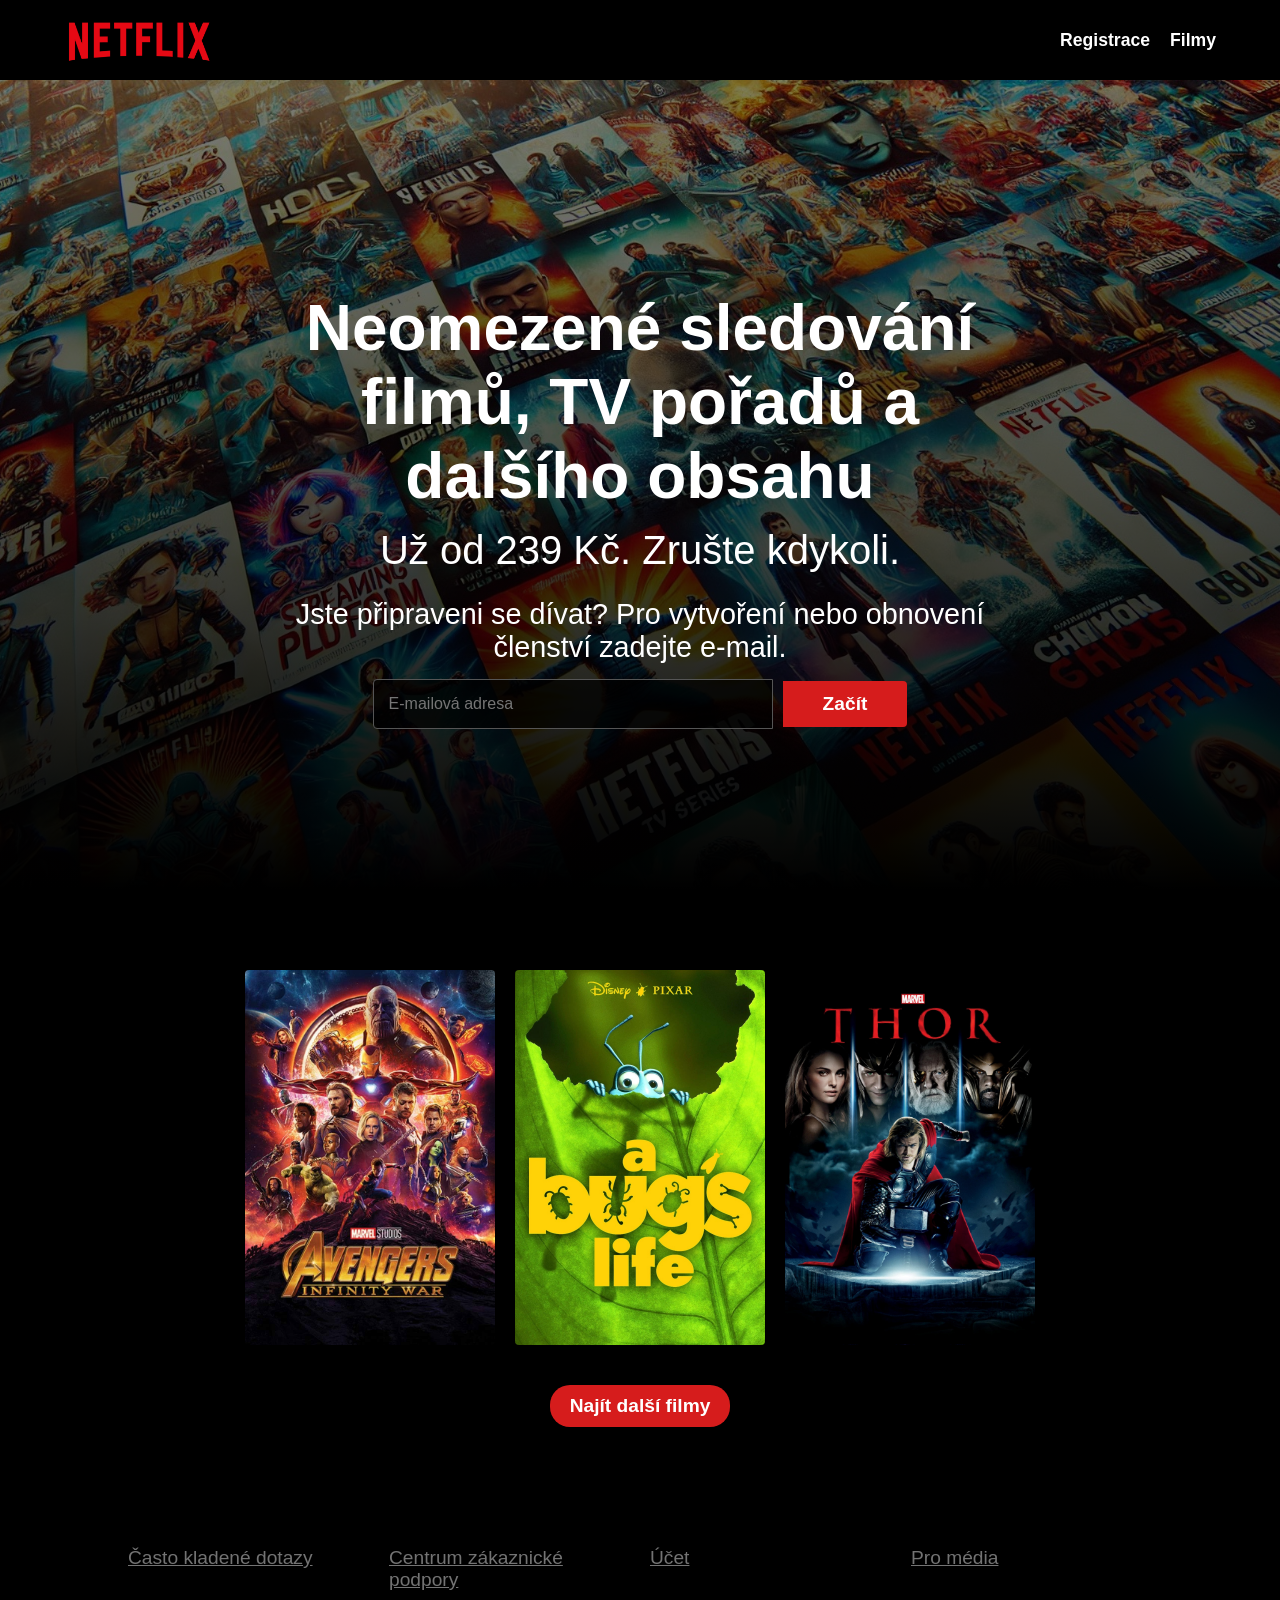
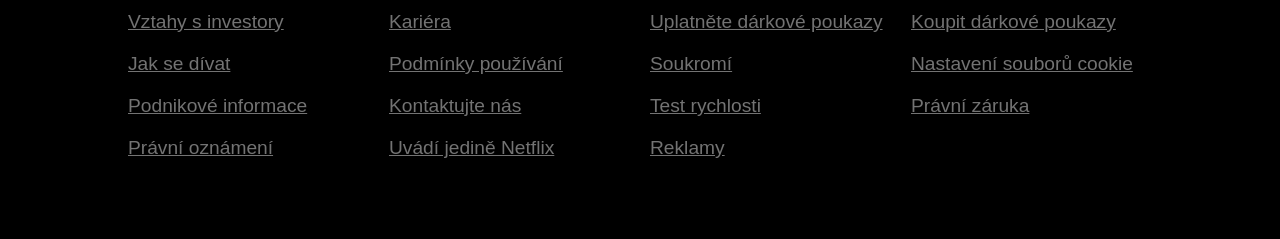
==== index.html @ d41755fc "Transfer to Netclone" ====
<!doctype html>
<html lang="cs">
  <head>
    <meta charset="UTF-8" />
    <meta name="viewport" content="width=device-width, initial-scale=1.0" />
    <title>Netflix Clone</title>
    <link rel="stylesheet" href="styles/reset.css" />
    <link rel="stylesheet" href="styles/global.css" />
    <link rel="stylesheet" href="styles/layout.css" />
    <link rel="stylesheet" href="styles/index.css" />
  </head>
  <body>

    <!-- ========================================== -->
    <!-- HLAVIČKA STRÁNKY (HEADER)                  -->
    <!-- ========================================== -->
    <header>
      <a href="index.html" class="logo" aria-label="Domů"></a>
      <nav>
        <a href="form.html">Registrace</a>
        <a href="movie.html">Filmy</a>
      </nav>
    </header>

    <!-- ========================================== -->
    <!-- HLAVNÍ OBSAH STRÁNKY (MAIN)                -->
    <!-- ========================================== -->
    <main>

      <!-- --- Úvodní Hero sekce --- -->
      <section class="hero">
        <div class="hero-content">
          <h1>Neomezené sledování filmů, TV pořadů a dalšího obsahu</h1>
          <h2>Už od 239 Kč. Zrušte kdykoli.</h2>
          <p>
            Jste připraveni se dívat? Pro vytvoření nebo obnovení členství
            zadejte e-mail.
          </p>

          <form class="email-form">
            <input type="email" placeholder="E-mailová adresa" required />
            <button type="submit" class="btn-netflix">Začít</button>
          </form>
        </div>
      </section>

      <!-- --- Sekce doporučených filmů --- -->
      <section class="featured-movies">
        <div class="posters-container">
          <img src="pictures/avengers.jpg" alt="Avengers: Infinity War" />
          <img src="pictures/bugs-life.jpeg" alt="A Bug's Life" />
          <img src="pictures/thor.jpeg" alt="Thor" />
        </div>
        <a href="movie.html" class="btn-netflix">Najít další filmy</a>
      </section>

    </main>

    <!-- ========================================== -->
    <!-- PATIČKA (FOOTER)                           -->
    <!-- ========================================== -->
    <footer>
      <div class="footer-links">
        <a href="#">Často kladené dotazy</a>
        <a href="#">Centrum zákaznické podpory</a>
        <a href="#">Účet</a>
        <a href="#">Pro média</a>
        <a href="#">Vztahy s investory</a>
        <a href="#">Kariéra</a>
        <a href="#">Uplatněte dárkové poukazy</a>
        <a href="#">Koupit dárkové poukazy</a>
        <a href="#">Jak se dívat</a>
        <a href="#">Podmínky používání</a>
        <a href="#">Soukromí</a>
        <a href="#">Nastavení souborů cookie</a>
        <a href="#">Podnikové informace</a>
        <a href="#">Kontaktujte nás</a>
        <a href="#">Test rychlosti</a>
        <a href="#">Právní záruka</a>
        <a href="#">Právní oznámení</a>
        <a href="#">Uvádí jedině Netflix</a>
        <a href="#">Reklamy</a>
      </div>
    </footer>

    <!-- ========================================== -->
    <!-- SCRIPTY A DODATEČNÉ ELEMENTY               -->
    <!-- ========================================== -->
    <img
      src="icons/circle-up-solid-full.svg"
      class="scroll-up-btn"
      alt="Zpět nahoru"
    />
    <script type="module" src="scripts/main.js"></script>


  </body>
</html>
---- styles/global.css ----
/* ==========================================================================
   GLOBAL.CSS
   Základní nastavení, proměnné a globální komponenty napříč celým webem.
   ========================================================================== */

/* --- 1. PROMĚNNÉ (Design Tokens) --- */  
:root {
  /* --- ZNAČKA (Brand) --- */
  --netflix-red: rgb(214, 28, 28);
  --netflix-red-rgb: 214, 28, 28; /* Pro použití v rgba() */
  --netflix-red-hover: rgb(190, 20, 20);

  /* --- POZADÍ A POVRCHY (Backgrounds & Surfaces) --- */
  --bg-black: #000000; /* Úplně černé pozadí webu/patičky */
  --bg-black-rgb: 0, 0, 0; /* Pro použití v rgba() */
  --bg-dark: #141414; /* Netflix tmavé pozadí (pro případné sekce) */
  --surface-dark: #222222; /* Karty filmů, pozadí položek v roletce */
  --surface-medium: #333333; /* Pozadí inputů a roletky (select) */
  --surface-light: #444444; /* Aktivní stav inputů (focus) */

  /* Průhledná pozadí (Overlays) */
  --overlay-dark: rgba(0, 0, 0, 0.75); /* Pozadí registračního formuláře */

  /* --- TEXTY (Typography) --- */
  --text-primary: #ffffff; /* Hlavní nadpisy a texty */
  --text-secondary: #e5e5e5; /* Popisky polí (labely) */
  --text-help: #bbbbbb; /* Doplňující texty a nápovědy */
  --text-muted: #737373; /* Nejméně výrazný text (např. patička) */

  /* --- RÁMEČKY (Borders) --- */
  --border-color: #555555; /* Standardní rámeček inputů a roletky */

  /* --- STAVOVÉ BARVY (Status/Validation) --- */
  --color-success: #46d369; /* Zelená pro úspěch */
  --bg-success-light: rgba(70, 211, 105, 0.1); /* Zelené průhledné pozadí */
  --bg-error-light: rgba(
    214,
    28,
    28,
    0.1
  ); /* Červené průhledné pozadí pro chybu */
}

/* --- 2. ZÁKLADNÍ NASTAVENÍ (Base) --- */
body {
  background-color: var(--bg-black);
  color: var(--text-primary);
  font-family: Arial, sans-serif;
  min-height: 100vh; /* Zajistí, že pozadí je přes celou obrazovku */
  display: flex;
  flex-direction: column;
}

main {
  padding: 0px;
  flex-grow: 1;
}

/* --- 3. GLOBÁLNÍ KOMPONENTY (Components) --- */
.btn-netflix {
  background-color: var(--netflix-red);
  color: var(--text-primary);
  padding: 8px 16px;
  border: none;
  border-radius: 20px; /* Sjednocené zaoblení */
  text-decoration: none;
  font-weight: bold;
  font-size: 1rem;
  cursor: pointer;
  display: inline-flex;
  align-items: center;
  justify-content: center;
  transition:
    background-color 0.3s ease,
    transform 0.2s ease;
}

.btn-netflix:hover {
  background-color: var(--netflix-red-hover);
  color: var(--text-primary);
  transform: scale(1.05); /* Jemné zvětšení pro interaktivitu */
}

.btn-netflix:active {
  transform: scale(0.98);
}

.scroll-up-btn {
  position: fixed;
  bottom: 10px;
  right: 10px;
  width: 40px;
  height: 40px;
  cursor: pointer;
  z-index: 1000;
  opacity: 0;
  visibility: hidden;
  transition:
    opacity 0.3s ease,
    visibility 0.3s ease,
    transform 0.2s ease;
}

/* Třída, kterou přidáme přes JavaScript pro zobrazení */
.scroll-up-btn.visible {
  opacity: 1;
  visibility: visible;
}

.scroll-up-btn:hover {
  transform: scale(1.1); /* Efekt zvětšení při najetí myší */
}

/* --- 4. MEDIA QUERIES --- */
/* ==========================================================================
   TABLET (min-width: 768px)
   ========================================================================== */
@media (min-width: 768px) {
  .btn-netflix {
    font-size: 1.2rem;
    padding: 10px 20px;
  }
  .scroll-up-btn {
    width: 50px;
    height: 50px;
  }
}
---- styles/layout.css ----
/* ==========================================================================
   LAYOUT.CSS
   Styly pro opakující se strukturní prvky (Hlavička, Navigace, Patička).
   ========================================================================== */

/* --- 1. HLAVIČKA (Header) --- */
header {
  display: flex;
  justify-content: space-between;
  align-items: center;
  padding: 20px 5%;
  width: 100%;
  background-color: var(--bg-black);
  position: sticky;
  height: 60px;
  top: 0;
  left: 0;
  z-index: 100;
}

.logo {
  display: block;
  background-image: url("../pictures/netflix-logo.png");
  background-size: contain;
  background-repeat: no-repeat;
  margin-top: 10px;
  width: 120px;
  height: 45px;
}

/* --- 2. NAVIGACE (Nav) --- */
nav {
  display: flex;
  flex-wrap: wrap; /* Pro velmi malé displeje (300px) se odkazy hezky zalomí */
  gap: 20px;
  justify-content: center; /* Na mobilu vycentrujeme */
}

/* Odkazy v navigaci */
nav a {
  color: var(--text-primary);
  text-decoration: none;
  font-weight: bold;
  font-size: 1.1rem;
  transition: color 0.3s ease; /* Plynulá změna barvy při najetí myší */
}

nav a:hover {
  color: var(--netflix-red);
}

/* --- 3. PATIČKA (Footer) --- */
/* --- Patička --- */
footer {
  background-color: var(--bg-black);
  padding: 60px 10%; /* Velké odsazení zleva a zprava */
  margin-bottom: 20px;
}

.footer-links {
  display: grid;
  /*  Vytvoří sloupce o minimální šířce 180px, zbytek místa se rovnoměrně rozdělí */
  grid-template-columns: repeat(2, 1fr);
  gap: 20px;
}

.footer-links a {
  color: var(--text-muted);
  text-decoration: underline;
  font-size: 0.9rem;
  transition: color 0.3s ease;
}

.footer-links a:hover {
  color: var(--text-primary); /* Po najetí myší odkaz zesvětlá */
}
/* ==========================================================================
   TABLET (min-width: 768px)
   ========================================================================== */
@media (min-width: 768px) {
  header {
    height: 80px;
  }
  .logo {
    width: 150px;
    height: 55px;
  }
  nav {
    justify-content: flex-start;
  }
}
---- styles/index.css ----
/* ==========================================================================
   INDEX.CSS
   Styly specifické pouze pro hlavní stránku (Hero, Doporučené filmy).
   ========================================================================== */

/* --- 1. HERO SEKCE --- */
.hero {
  position: relative;
  min-height: 90vh;
  display: flex;
  align-items: center;
  justify-content: center;
  text-align: center;
  background:
    linear-gradient(
      to top,
      rgba(var(--bg-black-rgb), 1) 0%,
      rgba(var(--bg-black-rgb), 0.7) 50%,
      rgba(var(--bg-black-rgb), 0.5) 100%
    ),
    url("../pictures/background.jpg") center/cover no-repeat;
  padding: 20px;
}

.hero-content {
  max-width: 700px;
  margin-top: 50px; /* Posunutí obsahu pod hlavičku */
}

.hero-content h1 {
  font-size: 2rem;
  margin-bottom: 15px;
}

.hero-content h2 {
  font-size: 1rem;
  font-weight: normal;
  margin-bottom: 25px;
}

.hero-content p {
  font-size: 0.8rem;
  margin-bottom: 15px;
}

/* Formulář s e-mailem a tlačítkem vedle sebe */
.email-form {
  display: flex;
  flex-direction: column; /* Na mobilech pod sebou */
  gap: 10px;
  align-items: center;
}

.email-form input {
  padding: 15px;
  font-size: 1rem;
  width: 100%;
  max-width: 400px;
  background-color: var(--overlay-dark);
  border: 1px solid var(--border-color);
  color: var(--text-primary);
  border-radius: 4px;
}

.email-form button {
  padding: 10px 20px;
  width: 100%;
  max-width: 200px;
}

/* --- 2. DOPORUČENÉ FILMY (Featured) --- */
.featured-movies {
  margin-top: 20px;
  display: flex;
  flex-direction: column; /* Řadí obsah (plakáty a tlačítko) pod sebe */
  align-items: center; /* Vycentruje vše na střed */
  padding: 60px 20px;
  background-color: var(--bg-black);
}

/* Kontejner, ve kterém leží pouze 3 obrázky */
.posters-container {
  display: flex;
  flex-wrap: wrap; /* Na malých mobilech se obrázky zlomí pod sebe */
  justify-content: center;
  gap: 20px;
  margin-bottom: 40px; /* Udělá místo nad tlačítkem */
}

.posters-container img {
  width: 100%;
  max-width: 250px; /* Na PC nebudou větší než 250px */
  border-radius: 4px;
  box-shadow: 0 4px 10px rgba(var(--bg-black-rgb), 0.5);
  transition:
    transform 0.3s ease,
    box-shadow 0.3s ease;
}

/* Efekt povyskočení po najetí myši */
.posters-container img:hover {
  transform: scale(1.08);
  box-shadow: 0 10px 20px rgba(var(--bg-black-rgb), 0.8);
  cursor: pointer;
  z-index: 10;
}

/* --- 3. MEDIA QUERIES --- */
/* ==========================================================================
   TABLET (min-width: 768px)
   ========================================================================== */
@media (min-width: 768px) {
  .btn-register {
    font-size: 1.2rem;
    padding: 10px 20px;
  }
  .hero-content h1 {
    font-size: 3.5rem;
  }
  .hero-content h2 {
    font-size: 2rem;
  }
  .hero-content p {
    font-size: 1.5rem;
  }
  .email-form {
    flex-direction: row; /* Na Tabletu a PC vedle sebe */
    justify-content: center;
  }
  .email-form input {
    border-radius: 4px 0 0 4px;
  }
  .email-form button {
    padding: 12px 40px;
    border-radius: 0 4px 4px 0;
    width: auto;
  }
  .footer-links {
    grid-template-columns: repeat(3, 1fr);
  }
  .footer-links a {
    font-size: 1.2rem;
  }
}

/* ==========================================================================
   DESKTOP (min-width: 992px)
   ========================================================================== */
@media (min-width: 992px) {
  .hero-content h1 {
    font-size: 4rem;
  }
  .hero-content h2 {
    font-size: 2.5rem;
  }
  .hero-content p {
    font-size: 1.8rem;
  }
  .footer-links {
    grid-template-columns: repeat(4, 1fr);
  }
}
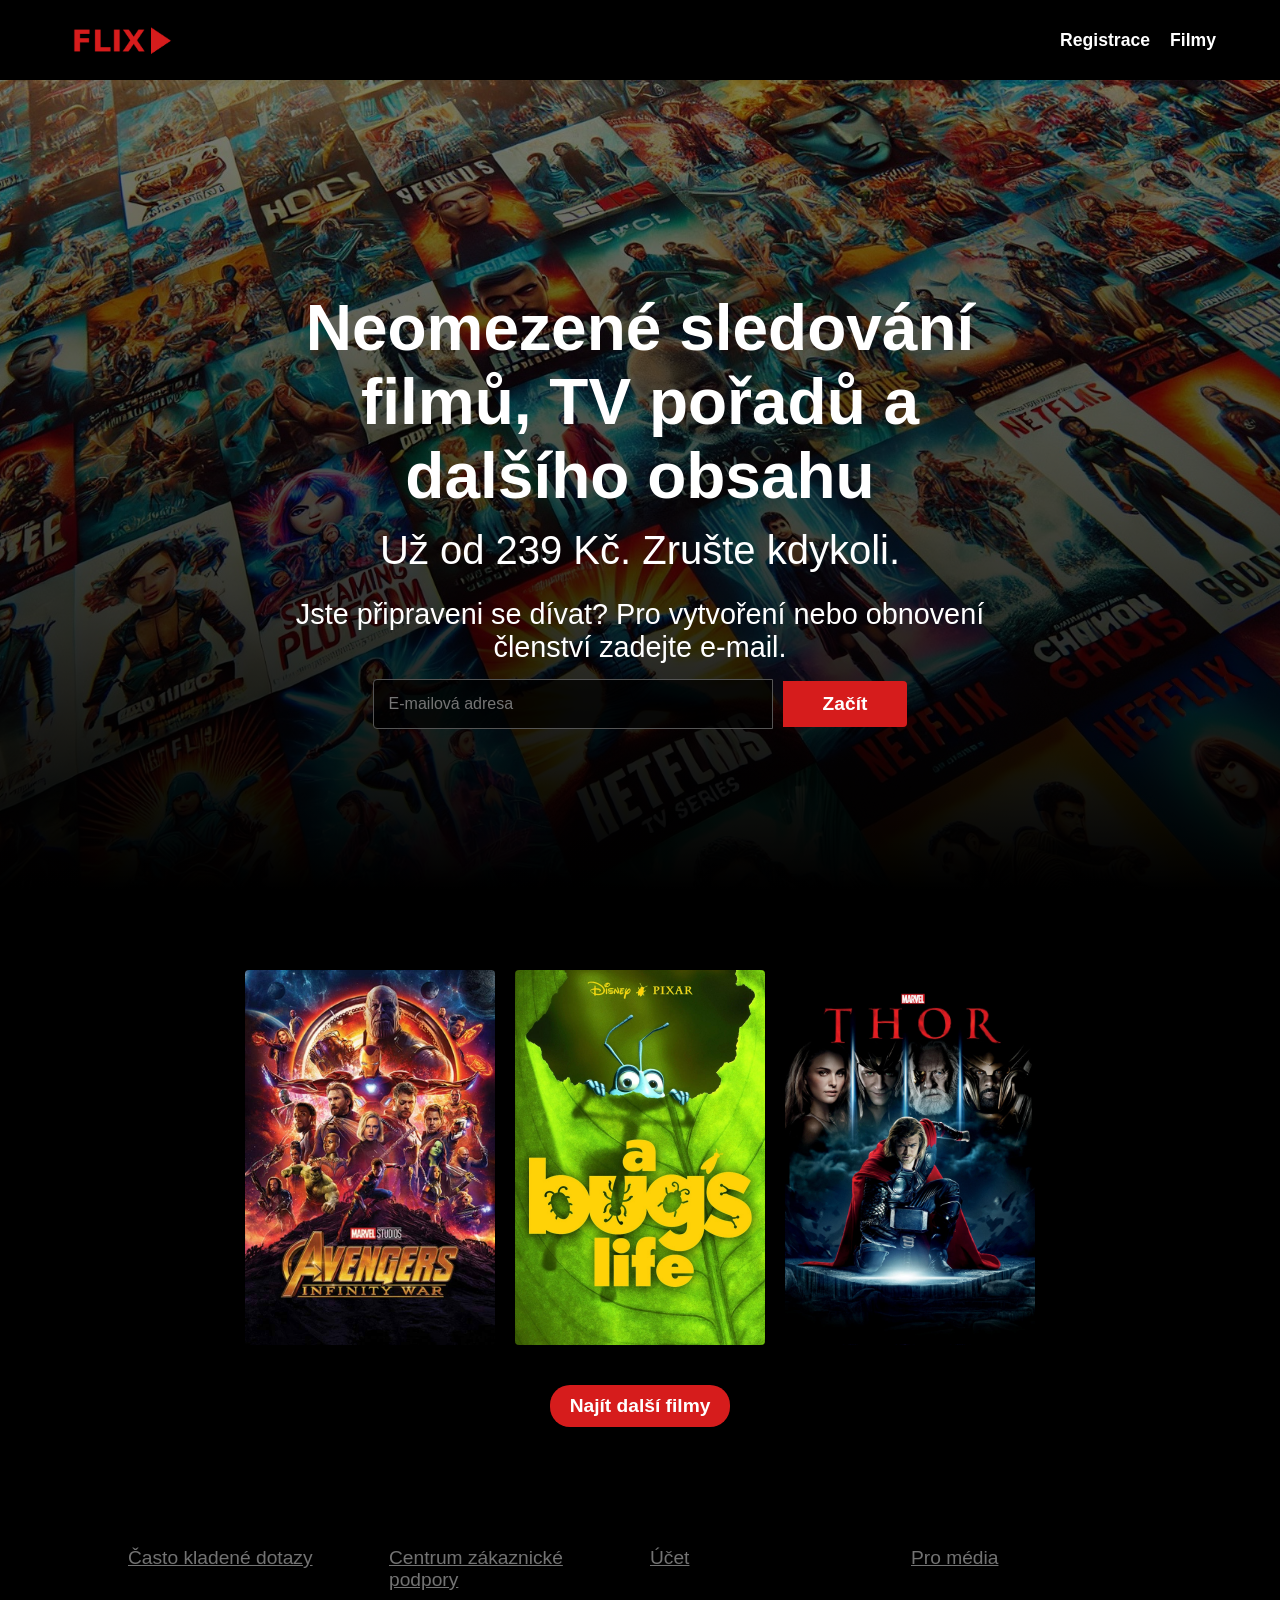
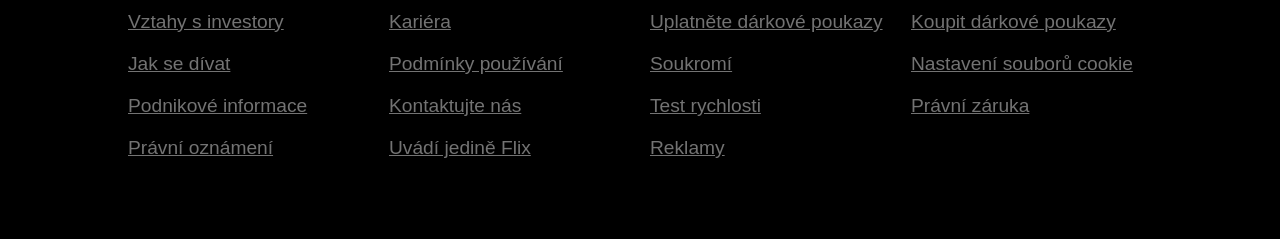
==== commit 4a7f5662: "Zmeny nazvu na flix" ====
--- a/index.html
+++ b/index.html
@@ -3,7 +3,7 @@
   <head>
     <meta charset="UTF-8" />
     <meta name="viewport" content="width=device-width, initial-scale=1.0" />
-    <title>Netflix Clone</title>
+    <title>Flix - Movie App - Hlavní stránka</title>
     <link rel="stylesheet" href="styles/reset.css" />
     <link rel="stylesheet" href="styles/global.css" />
     <link rel="stylesheet" href="styles/layout.css" />
@@ -39,7 +39,7 @@
 
           <form class="email-form">
             <input type="email" placeholder="E-mailová adresa" required />
-            <button type="submit" class="btn-netflix">Začít</button>
+            <button type="submit" class="btn-flix">Začít</button>
           </form>
         </div>
       </section>
@@ -51,7 +51,7 @@
           <img src="pictures/bugs-life.jpeg" alt="A Bug's Life" />
           <img src="pictures/thor.jpeg" alt="Thor" />
         </div>
-        <a href="movie.html" class="btn-netflix">Najít další filmy</a>
+        <a href="movie.html" class="btn-flix">Najít další filmy</a>
       </section>
 
     </main>
@@ -78,7 +78,7 @@
         <a href="#">Test rychlosti</a>
         <a href="#">Právní záruka</a>
         <a href="#">Právní oznámení</a>
-        <a href="#">Uvádí jedině Netflix</a>
+        <a href="#">Uvádí jedině Flix</a>
         <a href="#">Reklamy</a>
       </div>
     </footer>
--- a/styles/global.css
+++ b/styles/global.css
@@ -57,7 +57,7 @@
 }
 
 /* --- 3. GLOBÁLNÍ KOMPONENTY (Components) --- */
-.btn-netflix {
+.btn-flix {
   background-color: var(--netflix-red);
   color: var(--text-primary);
   padding: 8px 16px;
@@ -75,13 +75,13 @@
     transform 0.2s ease;
 }
 
-.btn-netflix:hover {
+.btn-flix:hover {
   background-color: var(--netflix-red-hover);
   color: var(--text-primary);
   transform: scale(1.05); /* Jemné zvětšení pro interaktivitu */
 }
 
-.btn-netflix:active {
+.btn-flix:active {
   transform: scale(0.98);
 }
 
@@ -116,7 +116,7 @@
    TABLET (min-width: 768px)
    ========================================================================== */
 @media (min-width: 768px) {
-  .btn-netflix {
+  .btn-flix {
     font-size: 1.2rem;
     padding: 10px 20px;
   }
--- a/styles/layout.css
+++ b/styles/layout.css
@@ -20,7 +20,7 @@
 
 .logo {
   display: block;
-  background-image: url("../pictures/netflix-logo.png");
+  background-image: url("../pictures/flix-logo.png");
   background-size: contain;
   background-repeat: no-repeat;
   margin-top: 10px;
